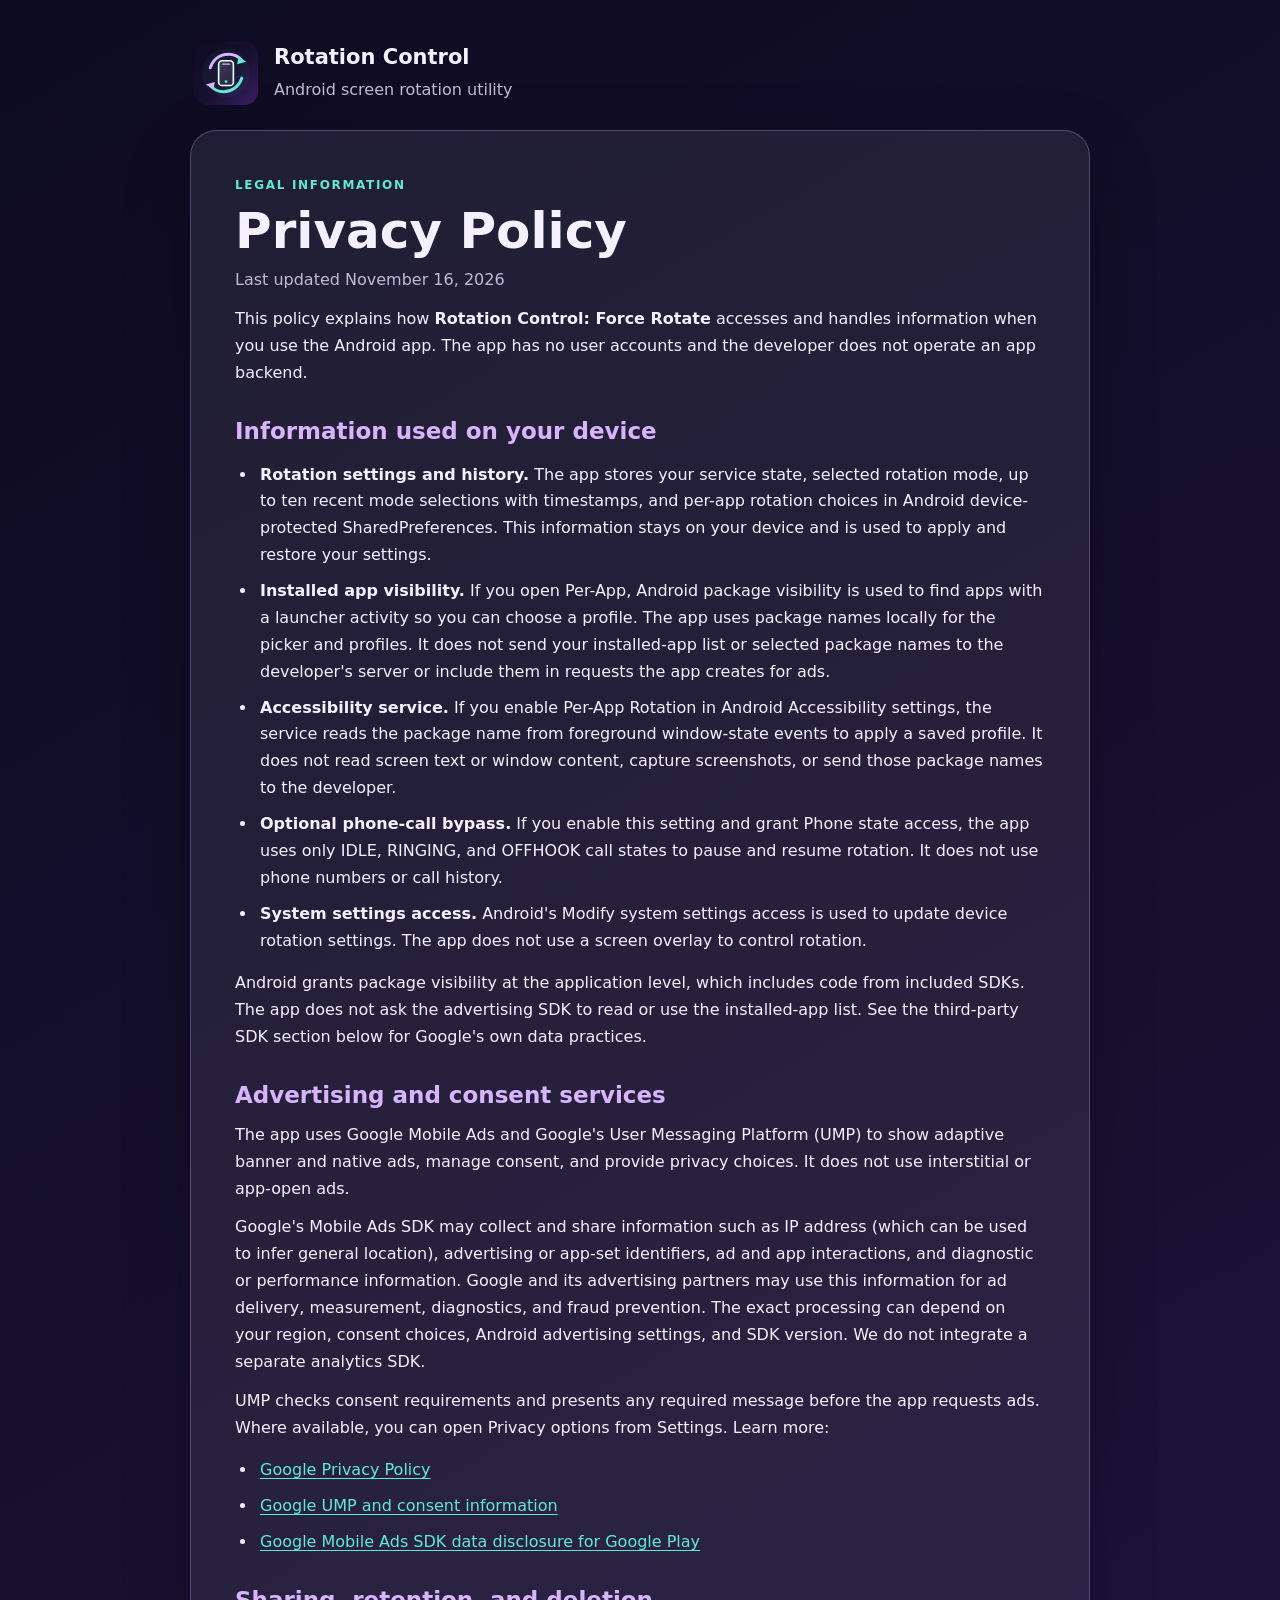
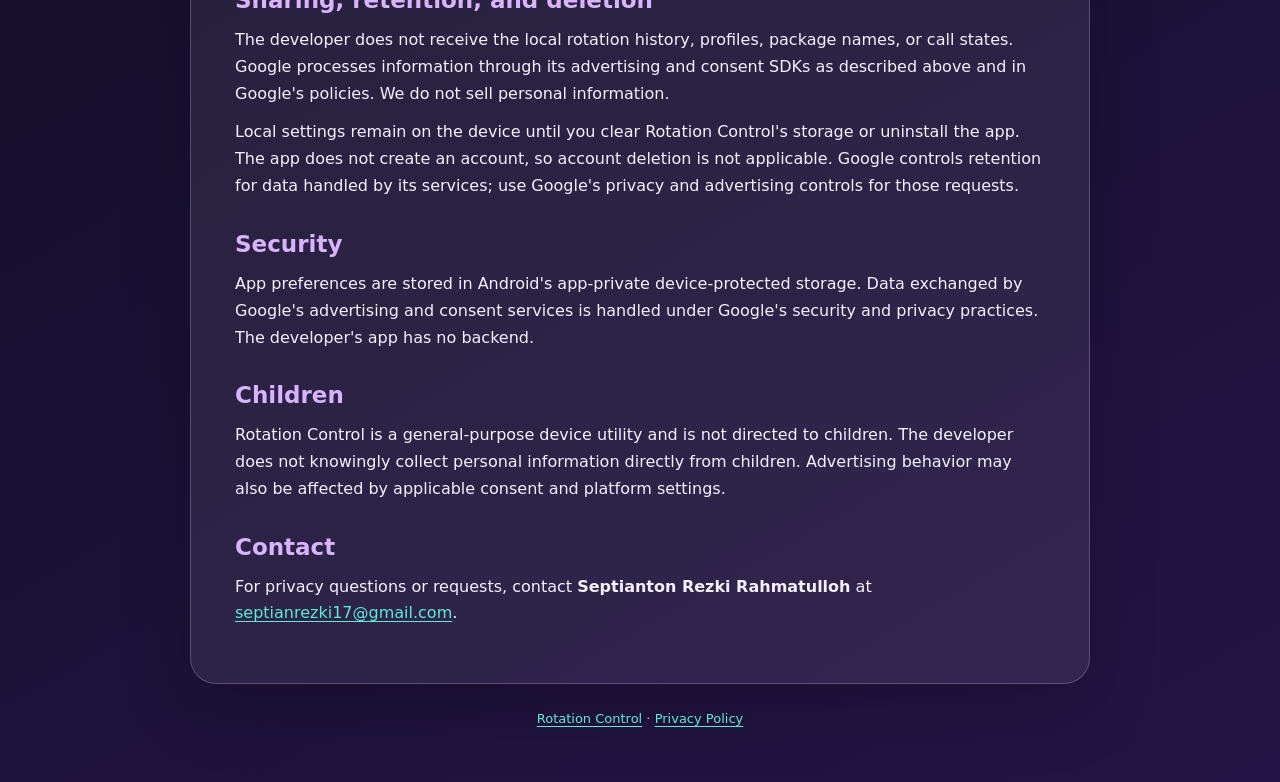
==== docs/privacy-policy.html @ 817e78e4 "Prepare Android production release assets and privacy site" ====
<!doctype html>
<html lang="en">
<head>
  <meta charset="utf-8">
  <meta name="viewport" content="width=device-width, initial-scale=1">
  <meta name="theme-color" content="#0d0b21">
  <meta name="description" content="Privacy Policy for Rotation Control: Force Rotate.">
  <title>Privacy Policy - Rotation Control</title>
  <link rel="icon" href="assets/rotation-control-logo.svg" type="image/svg+xml">
  <link rel="stylesheet" href="styles.css">
</head>
<body>
<main class="page">
  <header class="brand">
    <img src="assets/rotation-control-logo.svg" alt="Rotation Control logo">
    <div><a class="brand-name" href="index.html">Rotation Control</a><p>Android screen rotation utility</p></div>
  </header>
  <article class="panel">
    <p class="eyebrow">LEGAL INFORMATION</p>
    <h1>Privacy Policy</h1>
    <p class="muted">Last updated November 16, 2026</p>
    <p>This policy explains how <strong>Rotation Control: Force Rotate</strong> accesses and handles information when you use the Android app. The app has no user accounts and the developer does not operate an app backend.</p>

    <h2>Information used on your device</h2>
    <ul>
      <li><strong>Rotation settings and history.</strong> The app stores your service state, selected rotation mode, up to ten recent mode selections with timestamps, and per-app rotation choices in Android device-protected SharedPreferences. This information stays on your device and is used to apply and restore your settings.</li>
      <li><strong>Installed app visibility.</strong> If you open Per-App, Android package visibility is used to find apps with a launcher activity so you can choose a profile. The app uses package names locally for the picker and profiles. It does not send your installed-app list or selected package names to the developer's server or include them in requests the app creates for ads.</li>
      <li><strong>Accessibility service.</strong> If you enable Per-App Rotation in Android Accessibility settings, the service reads the package name from foreground window-state events to apply a saved profile. It does not read screen text or window content, capture screenshots, or send those package names to the developer.</li>
      <li><strong>Optional phone-call bypass.</strong> If you enable this setting and grant Phone state access, the app uses only IDLE, RINGING, and OFFHOOK call states to pause and resume rotation. It does not use phone numbers or call history.</li>
      <li><strong>System settings access.</strong> Android's Modify system settings access is used to update device rotation settings. The app does not use a screen overlay to control rotation.</li>
    </ul>
    <p>Android grants package visibility at the application level, which includes code from included SDKs. The app does not ask the advertising SDK to read or use the installed-app list. See the third-party SDK section below for Google's own data practices.</p>

    <h2>Advertising and consent services</h2>
    <p>The app uses Google Mobile Ads and Google's User Messaging Platform (UMP) to show adaptive banner and native ads, manage consent, and provide privacy choices. It does not use interstitial or app-open ads.</p>
    <p>Google's Mobile Ads SDK may collect and share information such as IP address (which can be used to infer general location), advertising or app-set identifiers, ad and app interactions, and diagnostic or performance information. Google and its advertising partners may use this information for ad delivery, measurement, diagnostics, and fraud prevention. The exact processing can depend on your region, consent choices, Android advertising settings, and SDK version. We do not integrate a separate analytics SDK.</p>
    <p>UMP checks consent requirements and presents any required message before the app requests ads. Where available, you can open Privacy options from Settings. Learn more:</p>
    <ul>
      <li><a href="https://policies.google.com/privacy">Google Privacy Policy</a></li>
      <li><a href="https://developers.google.com/admob/android/privacy">Google UMP and consent information</a></li>
      <li><a href="https://developers.google.com/admob/android/privacy/play-data-disclosure">Google Mobile Ads SDK data disclosure for Google Play</a></li>
    </ul>

    <h2>Sharing, retention, and deletion</h2>
    <p>The developer does not receive the local rotation history, profiles, package names, or call states. Google processes information through its advertising and consent SDKs as described above and in Google's policies. We do not sell personal information.</p>
    <p>Local settings remain on the device until you clear Rotation Control's storage or uninstall the app. The app does not create an account, so account deletion is not applicable. Google controls retention for data handled by its services; use Google's privacy and advertising controls for those requests.</p>

    <h2>Security</h2>
    <p>App preferences are stored in Android's app-private device-protected storage. Data exchanged by Google's advertising and consent services is handled under Google's security and privacy practices. The developer's app has no backend.</p>

    <h2>Children</h2>
    <p>Rotation Control is a general-purpose device utility and is not directed to children. The developer does not knowingly collect personal information directly from children. Advertising behavior may also be affected by applicable consent and platform settings.</p>

    <h2>Contact</h2>
    <p>For privacy questions or requests, contact <strong>Septianton Rezki Rahmatulloh</strong> at <a href="mailto:septianrezki17@gmail.com">septianrezki17@gmail.com</a>.</p>
  </article>
  <footer><a href="index.html">Rotation Control</a> · <a href="privacy-policy.html">Privacy Policy</a></footer>
</main>
</body>
</html>
---- docs/styles.css ----
:root{color-scheme:dark;--ink:#f5f0ff;--muted:#c4b9d8;--mint:#5eead4;--lav:#d8b4fe;--glass:rgba(255,255,255,.075)}
*{box-sizing:border-box}
body{margin:0;min-height:100vh;background:linear-gradient(150deg,#0d0b21 0%,#17102f 55%,#241445 100%);color:var(--ink);font:16px/1.68 system-ui,-apple-system,"Segoe UI",sans-serif}
a{color:var(--mint);text-underline-offset:3px}
.page{width:min(900px,calc(100% - 32px));margin:0 auto;padding:40px 0 28px}
.brand{display:flex;gap:16px;align-items:center;margin:0 4px 24px}
.brand img{width:64px;height:64px;flex:none}
.brand-name{color:var(--ink);font-size:21px;font-weight:700;text-decoration:none}
.brand p,.muted,footer{color:var(--muted);margin:2px 0}
.panel{padding:clamp(22px,5vw,44px);border:1px solid rgba(216,180,254,.27);border-radius:26px;background:var(--glass);box-shadow:0 24px 70px rgba(0,0,0,.19)}
.eyebrow{color:var(--mint);font-size:12px;font-weight:700;letter-spacing:.14em;margin:0 0 8px}
h1{font-size:clamp(32px,6vw,50px);line-height:1.12;margin:0 0 8px}
h2{color:var(--lav);font-size:23px;line-height:1.25;margin:30px 0 10px}
p{margin:12px 0}
ul{padding-left:22px}
li{padding-left:3px;margin:9px 0}
footer{text-align:center;padding:22px 0;font-size:13px}
@media(max-width:560px){.page{padding:24px 0}.panel{border-radius:21px}.brand img{width:56px;height:56px}}
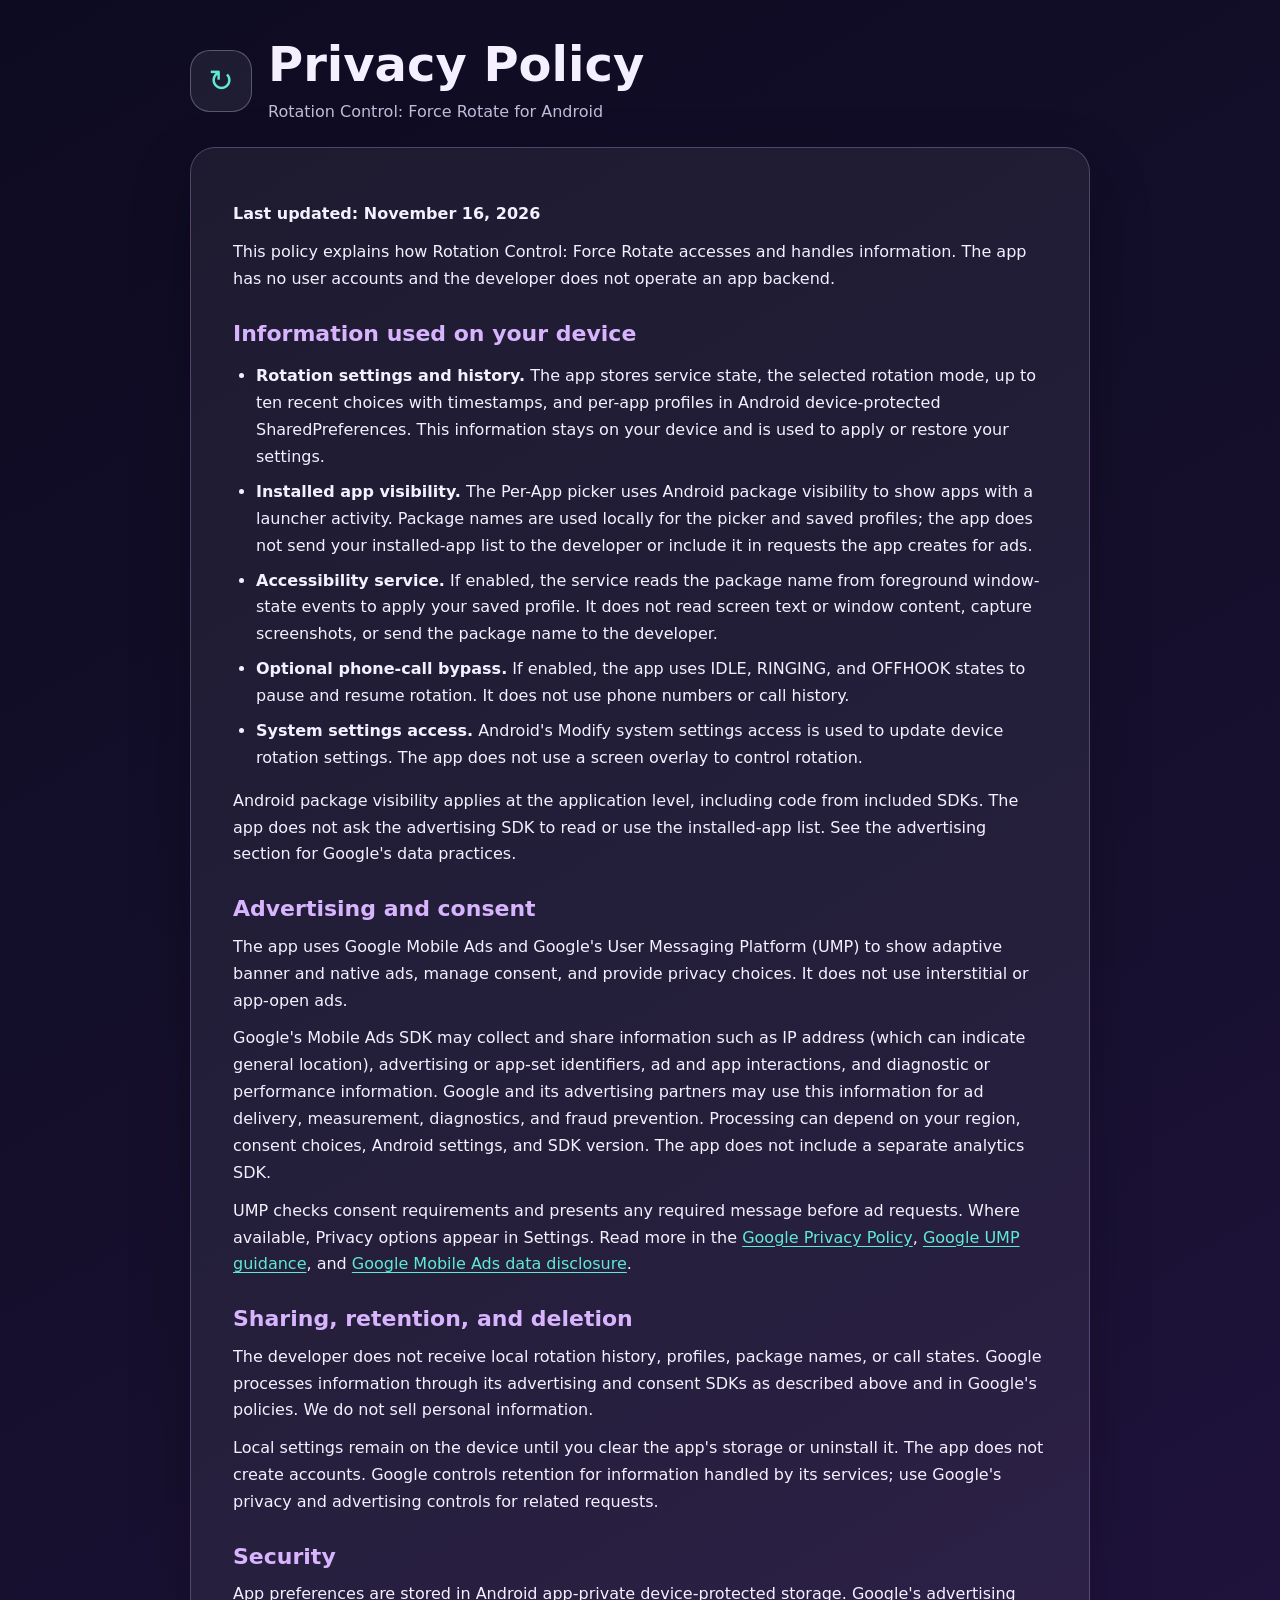
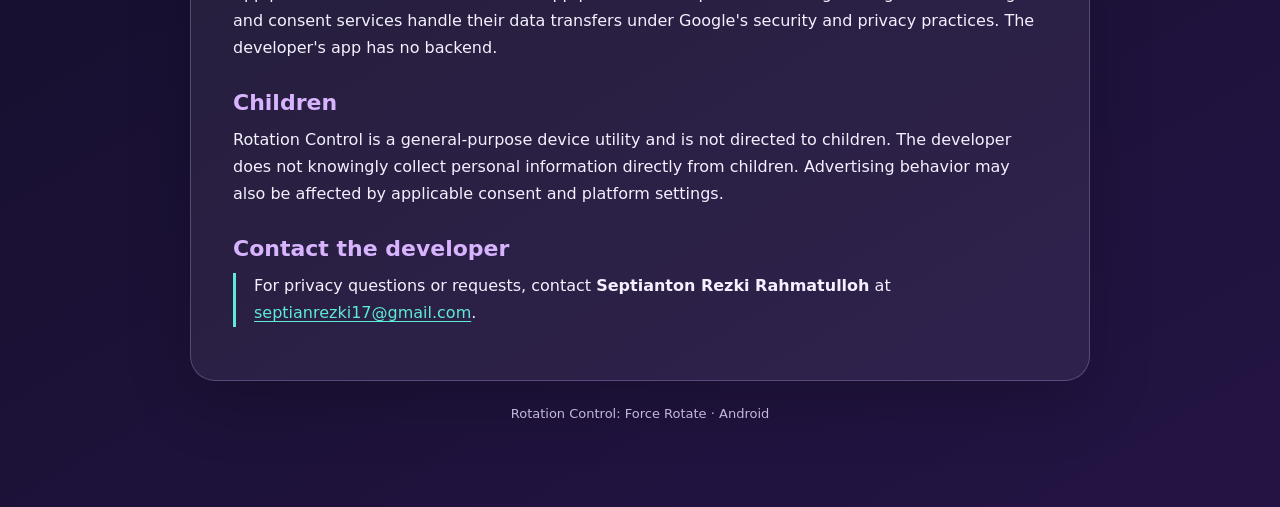
==== commit 8a652552: "Add privacy policy page This document outlines the privacy policy for the Rotation Control app, deta" ====
--- a/docs/privacy-policy.html
+++ b/docs/privacy-policy.html
@@ -1,60 +1,46 @@
 <!doctype html>
 <html lang="en">
 <head>
-  <meta charset="utf-8">
-  <meta name="viewport" content="width=device-width, initial-scale=1">
-  <meta name="theme-color" content="#0d0b21">
-  <meta name="description" content="Privacy Policy for Rotation Control: Force Rotate.">
+  <meta charset="utf-8"><meta name="viewport" content="width=device-width, initial-scale=1">
+  <meta name="theme-color" content="#0d0b21"><meta name="description" content="Privacy Policy for Rotation Control: Force Rotate for Android.">
   <title>Privacy Policy - Rotation Control</title>
-  <link rel="icon" href="assets/rotation-control-logo.svg" type="image/svg+xml">
-  <link rel="stylesheet" href="styles.css">
+  <style>
+    :root{color-scheme:dark;--ink:#f5f0ff;--muted:#c4b9d8;--mint:#5eead4;--lav:#d8b4fe}
+    *{box-sizing:border-box}body{margin:0;min-height:100vh;background:linear-gradient(150deg,#0d0b21,#17102f 55%,#241445);color:var(--ink);font:16px/1.68 system-ui,-apple-system,"Segoe UI",sans-serif}
+    main{width:min(900px,calc(100% - 32px));margin:0 auto;padding:36px 0 60px}header{display:flex;align-items:center;gap:16px;margin-bottom:22px}
+    .mark{width:62px;height:62px;border:1px solid #ffffff44;border-radius:20px;background:#ffffff12;display:grid;place-items:center;color:var(--mint);font-size:30px}
+    h1,h2{line-height:1.2}h1{font-size:clamp(32px,6vw,48px);margin:0 0 5px}header p,.muted{color:var(--muted);margin:0}
+    article{padding:clamp(20px,5vw,42px);border:1px solid #d8b4fe44;border-radius:25px;background:#ffffff10;box-shadow:0 22px 64px #0003}
+    h2{font-size:22px;color:var(--lav);margin:28px 0 10px}p{margin:11px 0}li{margin:8px 0}ul{padding-left:23px}a{color:var(--mint);text-underline-offset:3px}
+    .contact{border-left:3px solid var(--mint);padding-left:18px}footer{text-align:center;color:var(--muted);font-size:13px;padding:22px 0}
+  </style>
 </head>
-<body>
-<main class="page">
-  <header class="brand">
-    <img src="assets/rotation-control-logo.svg" alt="Rotation Control logo">
-    <div><a class="brand-name" href="index.html">Rotation Control</a><p>Android screen rotation utility</p></div>
-  </header>
-  <article class="panel">
-    <p class="eyebrow">LEGAL INFORMATION</p>
-    <h1>Privacy Policy</h1>
-    <p class="muted">Last updated November 16, 2026</p>
-    <p>This policy explains how <strong>Rotation Control: Force Rotate</strong> accesses and handles information when you use the Android app. The app has no user accounts and the developer does not operate an app backend.</p>
-
+<body><main>
+  <header><div class="mark" aria-hidden="true">↻</div><div><h1>Privacy Policy</h1><p>Rotation Control: Force Rotate for Android</p></div></header>
+  <article>
+    <p><strong>Last updated: November 16, 2026</strong></p>
+    <p>This policy explains how Rotation Control: Force Rotate accesses and handles information. The app has no user accounts and the developer does not operate an app backend.</p>
     <h2>Information used on your device</h2>
     <ul>
-      <li><strong>Rotation settings and history.</strong> The app stores your service state, selected rotation mode, up to ten recent mode selections with timestamps, and per-app rotation choices in Android device-protected SharedPreferences. This information stays on your device and is used to apply and restore your settings.</li>
-      <li><strong>Installed app visibility.</strong> If you open Per-App, Android package visibility is used to find apps with a launcher activity so you can choose a profile. The app uses package names locally for the picker and profiles. It does not send your installed-app list or selected package names to the developer's server or include them in requests the app creates for ads.</li>
-      <li><strong>Accessibility service.</strong> If you enable Per-App Rotation in Android Accessibility settings, the service reads the package name from foreground window-state events to apply a saved profile. It does not read screen text or window content, capture screenshots, or send those package names to the developer.</li>
-      <li><strong>Optional phone-call bypass.</strong> If you enable this setting and grant Phone state access, the app uses only IDLE, RINGING, and OFFHOOK call states to pause and resume rotation. It does not use phone numbers or call history.</li>
+      <li><strong>Rotation settings and history.</strong> The app stores service state, the selected rotation mode, up to ten recent choices with timestamps, and per-app profiles in Android device-protected SharedPreferences. This information stays on your device and is used to apply or restore your settings.</li>
+      <li><strong>Installed app visibility.</strong> The Per-App picker uses Android package visibility to show apps with a launcher activity. Package names are used locally for the picker and saved profiles; the app does not send your installed-app list to the developer or include it in requests the app creates for ads.</li>
+      <li><strong>Accessibility service.</strong> If enabled, the service reads the package name from foreground window-state events to apply your saved profile. It does not read screen text or window content, capture screenshots, or send the package name to the developer.</li>
+      <li><strong>Optional phone-call bypass.</strong> If enabled, the app uses IDLE, RINGING, and OFFHOOK states to pause and resume rotation. It does not use phone numbers or call history.</li>
       <li><strong>System settings access.</strong> Android's Modify system settings access is used to update device rotation settings. The app does not use a screen overlay to control rotation.</li>
     </ul>
-    <p>Android grants package visibility at the application level, which includes code from included SDKs. The app does not ask the advertising SDK to read or use the installed-app list. See the third-party SDK section below for Google's own data practices.</p>
-
-    <h2>Advertising and consent services</h2>
+    <p>Android package visibility applies at the application level, including code from included SDKs. The app does not ask the advertising SDK to read or use the installed-app list. See the advertising section for Google's data practices.</p>
+    <h2>Advertising and consent</h2>
     <p>The app uses Google Mobile Ads and Google's User Messaging Platform (UMP) to show adaptive banner and native ads, manage consent, and provide privacy choices. It does not use interstitial or app-open ads.</p>
-    <p>Google's Mobile Ads SDK may collect and share information such as IP address (which can be used to infer general location), advertising or app-set identifiers, ad and app interactions, and diagnostic or performance information. Google and its advertising partners may use this information for ad delivery, measurement, diagnostics, and fraud prevention. The exact processing can depend on your region, consent choices, Android advertising settings, and SDK version. We do not integrate a separate analytics SDK.</p>
-    <p>UMP checks consent requirements and presents any required message before the app requests ads. Where available, you can open Privacy options from Settings. Learn more:</p>
-    <ul>
-      <li><a href="https://policies.google.com/privacy">Google Privacy Policy</a></li>
-      <li><a href="https://developers.google.com/admob/android/privacy">Google UMP and consent information</a></li>
-      <li><a href="https://developers.google.com/admob/android/privacy/play-data-disclosure">Google Mobile Ads SDK data disclosure for Google Play</a></li>
-    </ul>
-
+    <p>Google's Mobile Ads SDK may collect and share information such as IP address (which can indicate general location), advertising or app-set identifiers, ad and app interactions, and diagnostic or performance information. Google and its advertising partners may use this information for ad delivery, measurement, diagnostics, and fraud prevention. Processing can depend on your region, consent choices, Android settings, and SDK version. The app does not include a separate analytics SDK.</p>
+    <p>UMP checks consent requirements and presents any required message before ad requests. Where available, Privacy options appear in Settings. Read more in the <a href="https://policies.google.com/privacy">Google Privacy Policy</a>, <a href="https://developers.google.com/admob/android/privacy">Google UMP guidance</a>, and <a href="https://developers.google.com/admob/android/privacy/play-data-disclosure">Google Mobile Ads data disclosure</a>.</p>
     <h2>Sharing, retention, and deletion</h2>
-    <p>The developer does not receive the local rotation history, profiles, package names, or call states. Google processes information through its advertising and consent SDKs as described above and in Google's policies. We do not sell personal information.</p>
-    <p>Local settings remain on the device until you clear Rotation Control's storage or uninstall the app. The app does not create an account, so account deletion is not applicable. Google controls retention for data handled by its services; use Google's privacy and advertising controls for those requests.</p>
-
+    <p>The developer does not receive local rotation history, profiles, package names, or call states. Google processes information through its advertising and consent SDKs as described above and in Google's policies. We do not sell personal information.</p>
+    <p>Local settings remain on the device until you clear the app's storage or uninstall it. The app does not create accounts. Google controls retention for information handled by its services; use Google's privacy and advertising controls for related requests.</p>
     <h2>Security</h2>
-    <p>App preferences are stored in Android's app-private device-protected storage. Data exchanged by Google's advertising and consent services is handled under Google's security and privacy practices. The developer's app has no backend.</p>
-
+    <p>App preferences are stored in Android app-private device-protected storage. Google's advertising and consent services handle their data transfers under Google's security and privacy practices. The developer's app has no backend.</p>
     <h2>Children</h2>
     <p>Rotation Control is a general-purpose device utility and is not directed to children. The developer does not knowingly collect personal information directly from children. Advertising behavior may also be affected by applicable consent and platform settings.</p>
-
-    <h2>Contact</h2>
-    <p>For privacy questions or requests, contact <strong>Septianton Rezki Rahmatulloh</strong> at <a href="mailto:septianrezki17@gmail.com">septianrezki17@gmail.com</a>.</p>
-  </article>
-  <footer><a href="index.html">Rotation Control</a> · <a href="privacy-policy.html">Privacy Policy</a></footer>
-</main>
-</body>
-</html>
+    <h2>Contact the developer</h2>
+    <p class="contact">For privacy questions or requests, contact <strong>Septianton Rezki Rahmatulloh</strong> at <a href="mailto:septianrezki17@gmail.com">septianrezki17@gmail.com</a>.</p>
+  </article><footer>Rotation Control: Force Rotate · Android</footer>
+</main></body></html>
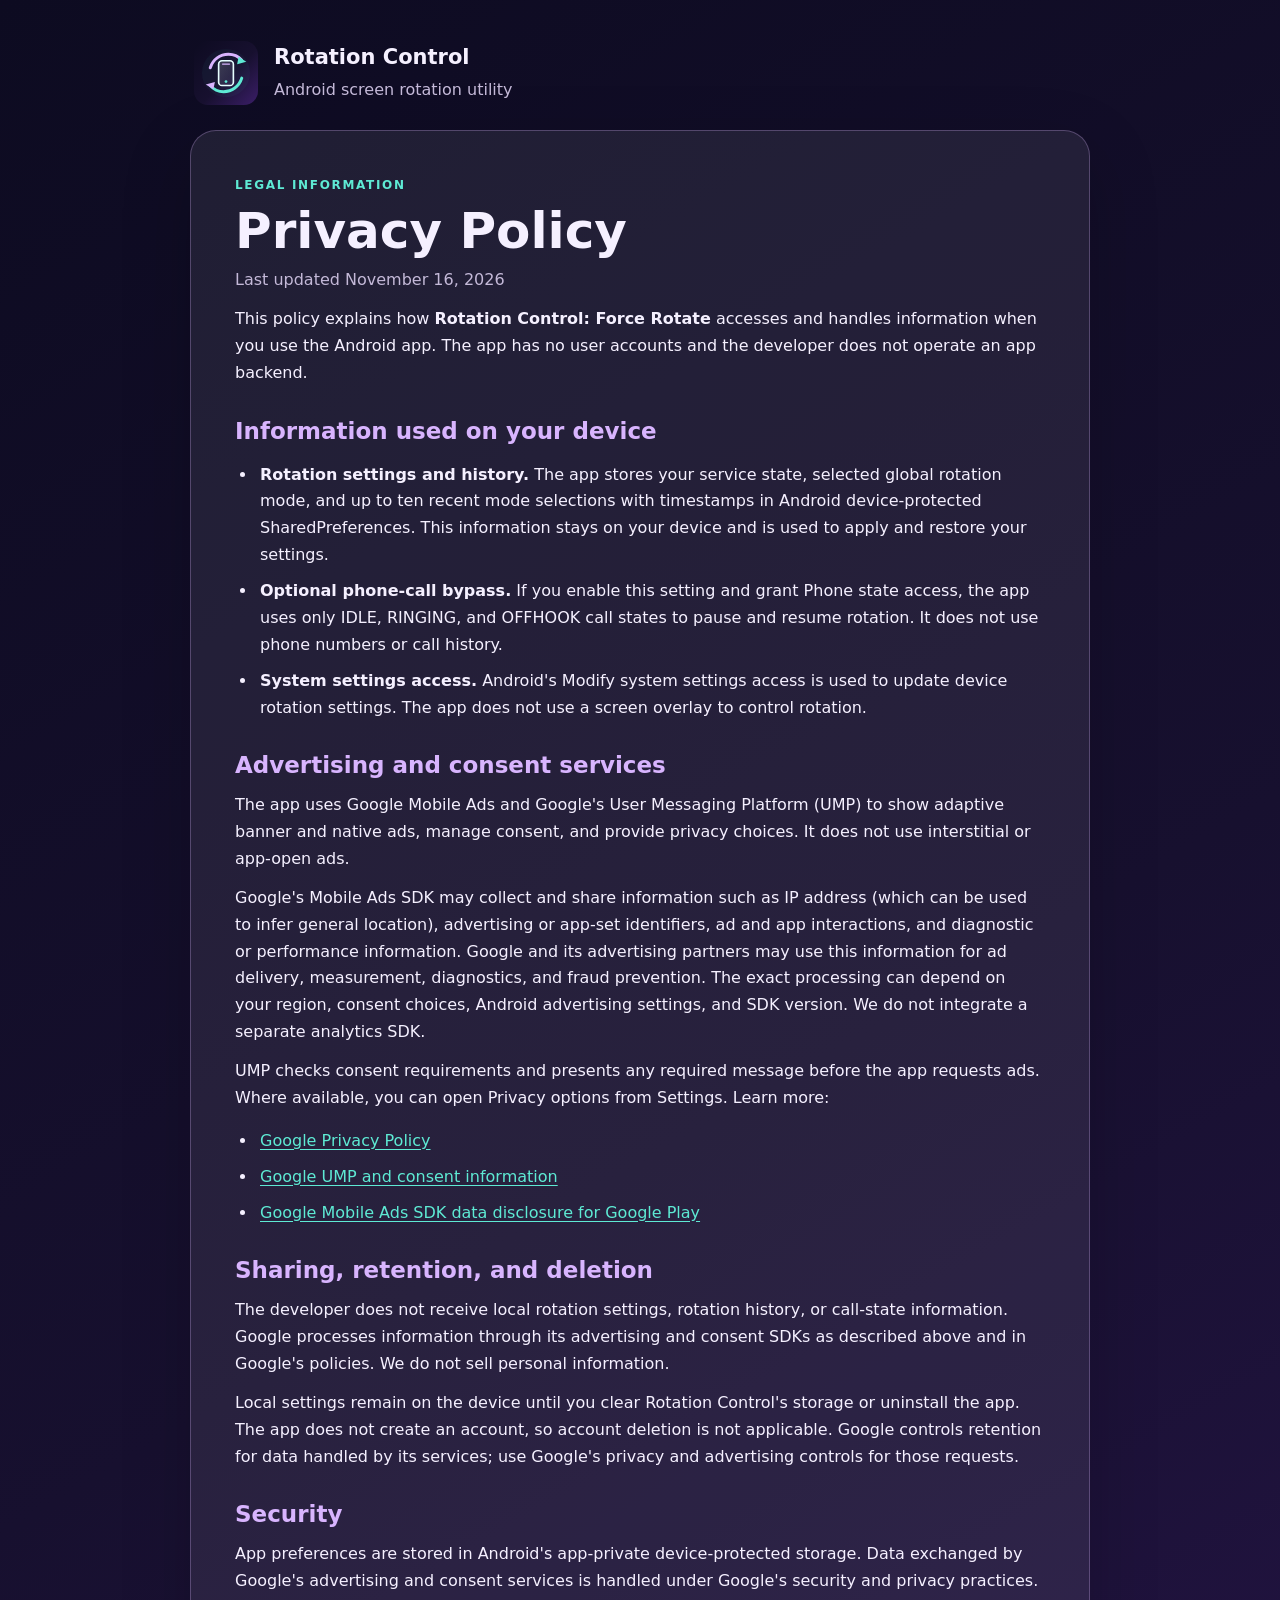
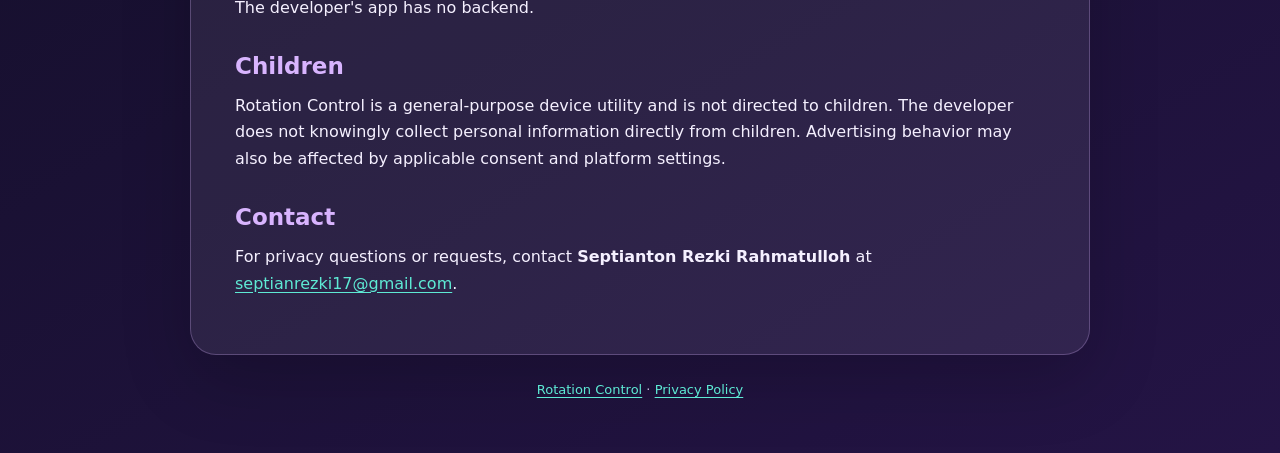
==== commit e7b50304: "Remove per-app rotation feature" ====
--- a/docs/privacy-policy.html
+++ b/docs/privacy-policy.html
@@ -1,46 +1,57 @@
 <!doctype html>
 <html lang="en">
 <head>
-  <meta charset="utf-8"><meta name="viewport" content="width=device-width, initial-scale=1">
-  <meta name="theme-color" content="#0d0b21"><meta name="description" content="Privacy Policy for Rotation Control: Force Rotate for Android.">
+  <meta charset="utf-8">
+  <meta name="viewport" content="width=device-width, initial-scale=1">
+  <meta name="theme-color" content="#0d0b21">
+  <meta name="description" content="Privacy Policy for Rotation Control: Force Rotate.">
   <title>Privacy Policy - Rotation Control</title>
-  <style>
-    :root{color-scheme:dark;--ink:#f5f0ff;--muted:#c4b9d8;--mint:#5eead4;--lav:#d8b4fe}
-    *{box-sizing:border-box}body{margin:0;min-height:100vh;background:linear-gradient(150deg,#0d0b21,#17102f 55%,#241445);color:var(--ink);font:16px/1.68 system-ui,-apple-system,"Segoe UI",sans-serif}
-    main{width:min(900px,calc(100% - 32px));margin:0 auto;padding:36px 0 60px}header{display:flex;align-items:center;gap:16px;margin-bottom:22px}
-    .mark{width:62px;height:62px;border:1px solid #ffffff44;border-radius:20px;background:#ffffff12;display:grid;place-items:center;color:var(--mint);font-size:30px}
-    h1,h2{line-height:1.2}h1{font-size:clamp(32px,6vw,48px);margin:0 0 5px}header p,.muted{color:var(--muted);margin:0}
-    article{padding:clamp(20px,5vw,42px);border:1px solid #d8b4fe44;border-radius:25px;background:#ffffff10;box-shadow:0 22px 64px #0003}
-    h2{font-size:22px;color:var(--lav);margin:28px 0 10px}p{margin:11px 0}li{margin:8px 0}ul{padding-left:23px}a{color:var(--mint);text-underline-offset:3px}
-    .contact{border-left:3px solid var(--mint);padding-left:18px}footer{text-align:center;color:var(--muted);font-size:13px;padding:22px 0}
-  </style>
+  <link rel="icon" href="assets/rotation-control-logo.svg" type="image/svg+xml">
+  <link rel="stylesheet" href="styles.css">
 </head>
-<body><main>
-  <header><div class="mark" aria-hidden="true">↻</div><div><h1>Privacy Policy</h1><p>Rotation Control: Force Rotate for Android</p></div></header>
-  <article>
-    <p><strong>Last updated: November 16, 2026</strong></p>
-    <p>This policy explains how Rotation Control: Force Rotate accesses and handles information. The app has no user accounts and the developer does not operate an app backend.</p>
+<body>
+<main class="page">
+  <header class="brand">
+    <img src="assets/rotation-control-logo.svg" alt="Rotation Control logo">
+    <div><a class="brand-name" href="index.html">Rotation Control</a><p>Android screen rotation utility</p></div>
+  </header>
+  <article class="panel">
+    <p class="eyebrow">LEGAL INFORMATION</p>
+    <h1>Privacy Policy</h1>
+    <p class="muted">Last updated November 16, 2026</p>
+    <p>This policy explains how <strong>Rotation Control: Force Rotate</strong> accesses and handles information when you use the Android app. The app has no user accounts and the developer does not operate an app backend.</p>
+
     <h2>Information used on your device</h2>
     <ul>
-      <li><strong>Rotation settings and history.</strong> The app stores service state, the selected rotation mode, up to ten recent choices with timestamps, and per-app profiles in Android device-protected SharedPreferences. This information stays on your device and is used to apply or restore your settings.</li>
-      <li><strong>Installed app visibility.</strong> The Per-App picker uses Android package visibility to show apps with a launcher activity. Package names are used locally for the picker and saved profiles; the app does not send your installed-app list to the developer or include it in requests the app creates for ads.</li>
-      <li><strong>Accessibility service.</strong> If enabled, the service reads the package name from foreground window-state events to apply your saved profile. It does not read screen text or window content, capture screenshots, or send the package name to the developer.</li>
-      <li><strong>Optional phone-call bypass.</strong> If enabled, the app uses IDLE, RINGING, and OFFHOOK states to pause and resume rotation. It does not use phone numbers or call history.</li>
+      <li><strong>Rotation settings and history.</strong> The app stores your service state, selected global rotation mode, and up to ten recent mode selections with timestamps in Android device-protected SharedPreferences. This information stays on your device and is used to apply and restore your settings.</li>
+      <li><strong>Optional phone-call bypass.</strong> If you enable this setting and grant Phone state access, the app uses only IDLE, RINGING, and OFFHOOK call states to pause and resume rotation. It does not use phone numbers or call history.</li>
       <li><strong>System settings access.</strong> Android's Modify system settings access is used to update device rotation settings. The app does not use a screen overlay to control rotation.</li>
     </ul>
-    <p>Android package visibility applies at the application level, including code from included SDKs. The app does not ask the advertising SDK to read or use the installed-app list. See the advertising section for Google's data practices.</p>
-    <h2>Advertising and consent</h2>
+
+    <h2>Advertising and consent services</h2>
     <p>The app uses Google Mobile Ads and Google's User Messaging Platform (UMP) to show adaptive banner and native ads, manage consent, and provide privacy choices. It does not use interstitial or app-open ads.</p>
-    <p>Google's Mobile Ads SDK may collect and share information such as IP address (which can indicate general location), advertising or app-set identifiers, ad and app interactions, and diagnostic or performance information. Google and its advertising partners may use this information for ad delivery, measurement, diagnostics, and fraud prevention. Processing can depend on your region, consent choices, Android settings, and SDK version. The app does not include a separate analytics SDK.</p>
-    <p>UMP checks consent requirements and presents any required message before ad requests. Where available, Privacy options appear in Settings. Read more in the <a href="https://policies.google.com/privacy">Google Privacy Policy</a>, <a href="https://developers.google.com/admob/android/privacy">Google UMP guidance</a>, and <a href="https://developers.google.com/admob/android/privacy/play-data-disclosure">Google Mobile Ads data disclosure</a>.</p>
+    <p>Google's Mobile Ads SDK may collect and share information such as IP address (which can be used to infer general location), advertising or app-set identifiers, ad and app interactions, and diagnostic or performance information. Google and its advertising partners may use this information for ad delivery, measurement, diagnostics, and fraud prevention. The exact processing can depend on your region, consent choices, Android advertising settings, and SDK version. We do not integrate a separate analytics SDK.</p>
+    <p>UMP checks consent requirements and presents any required message before the app requests ads. Where available, you can open Privacy options from Settings. Learn more:</p>
+    <ul>
+      <li><a href="https://policies.google.com/privacy">Google Privacy Policy</a></li>
+      <li><a href="https://developers.google.com/admob/android/privacy">Google UMP and consent information</a></li>
+      <li><a href="https://developers.google.com/admob/android/privacy/play-data-disclosure">Google Mobile Ads SDK data disclosure for Google Play</a></li>
+    </ul>
+
     <h2>Sharing, retention, and deletion</h2>
-    <p>The developer does not receive local rotation history, profiles, package names, or call states. Google processes information through its advertising and consent SDKs as described above and in Google's policies. We do not sell personal information.</p>
-    <p>Local settings remain on the device until you clear the app's storage or uninstall it. The app does not create accounts. Google controls retention for information handled by its services; use Google's privacy and advertising controls for related requests.</p>
+    <p>The developer does not receive local rotation settings, rotation history, or call-state information. Google processes information through its advertising and consent SDKs as described above and in Google's policies. We do not sell personal information.</p>
+    <p>Local settings remain on the device until you clear Rotation Control's storage or uninstall the app. The app does not create an account, so account deletion is not applicable. Google controls retention for data handled by its services; use Google's privacy and advertising controls for those requests.</p>
+
     <h2>Security</h2>
-    <p>App preferences are stored in Android app-private device-protected storage. Google's advertising and consent services handle their data transfers under Google's security and privacy practices. The developer's app has no backend.</p>
+    <p>App preferences are stored in Android's app-private device-protected storage. Data exchanged by Google's advertising and consent services is handled under Google's security and privacy practices. The developer's app has no backend.</p>
+
     <h2>Children</h2>
     <p>Rotation Control is a general-purpose device utility and is not directed to children. The developer does not knowingly collect personal information directly from children. Advertising behavior may also be affected by applicable consent and platform settings.</p>
-    <h2>Contact the developer</h2>
-    <p class="contact">For privacy questions or requests, contact <strong>Septianton Rezki Rahmatulloh</strong> at <a href="mailto:septianrezki17@gmail.com">septianrezki17@gmail.com</a>.</p>
-  </article><footer>Rotation Control: Force Rotate · Android</footer>
-</main></body></html>
+
+    <h2>Contact</h2>
+    <p>For privacy questions or requests, contact <strong>Septianton Rezki Rahmatulloh</strong> at <a href="mailto:septianrezki17@gmail.com">septianrezki17@gmail.com</a>.</p>
+  </article>
+  <footer><a href="index.html">Rotation Control</a> · <a href="privacy-policy.html">Privacy Policy</a></footer>
+</main>
+</body>
+</html>
--- a/docs/styles.css
+++ b/docs/styles.css
@@ -0,0 +1,18 @@
+:root{color-scheme:dark;--ink:#f5f0ff;--muted:#c4b9d8;--mint:#5eead4;--lav:#d8b4fe;--glass:rgba(255,255,255,.075)}
+*{box-sizing:border-box}
+body{margin:0;min-height:100vh;background:linear-gradient(150deg,#0d0b21 0%,#17102f 55%,#241445 100%);color:var(--ink);font:16px/1.68 system-ui,-apple-system,"Segoe UI",sans-serif}
+a{color:var(--mint);text-underline-offset:3px}
+.page{width:min(900px,calc(100% - 32px));margin:0 auto;padding:40px 0 28px}
+.brand{display:flex;gap:16px;align-items:center;margin:0 4px 24px}
+.brand img{width:64px;height:64px;flex:none}
+.brand-name{color:var(--ink);font-size:21px;font-weight:700;text-decoration:none}
+.brand p,.muted,footer{color:var(--muted);margin:2px 0}
+.panel{padding:clamp(22px,5vw,44px);border:1px solid rgba(216,180,254,.27);border-radius:26px;background:var(--glass);box-shadow:0 24px 70px rgba(0,0,0,.19)}
+.eyebrow{color:var(--mint);font-size:12px;font-weight:700;letter-spacing:.14em;margin:0 0 8px}
+h1{font-size:clamp(32px,6vw,50px);line-height:1.12;margin:0 0 8px}
+h2{color:var(--lav);font-size:23px;line-height:1.25;margin:30px 0 10px}
+p{margin:12px 0}
+ul{padding-left:22px}
+li{padding-left:3px;margin:9px 0}
+footer{text-align:center;padding:22px 0;font-size:13px}
+@media(max-width:560px){.page{padding:24px 0}.panel{border-radius:21px}.brand img{width:56px;height:56px}}
